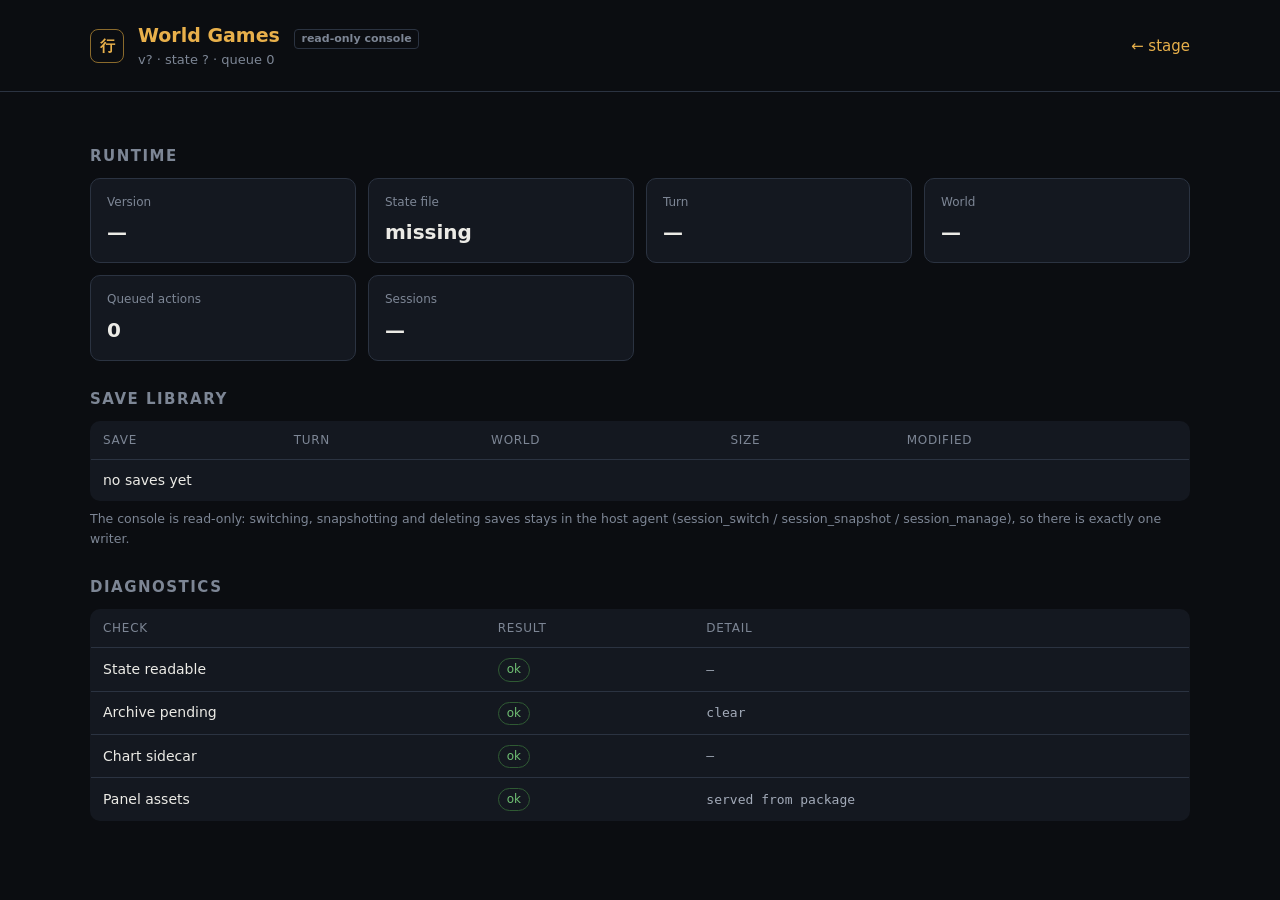
==== admin.html @ 20f10ef9 "chore(release): exe 走 Release 附件，不再进 git 历史 31 MB 二进制进仓库会让每次 clone 永久变重，且经 REST API 上传时 超出该网络下的可靠传输边" ====
<!DOCTYPE html>
<html lang="en">
<head>
<meta charset="UTF-8" />
<meta name="viewport" content="width=device-width, initial-scale=1" />
<title>World Games · Console</title>
<meta name="description" content="Local administration console for World Games: saves, health, diagnostics." />
<link rel="icon" href="data:image/svg+xml,%3Csvg xmlns='http://www.w3.org/2000/svg' viewBox='0 0 32 32'%3E%3Crect width='32' height='32' rx='7' fill='%230d0f13'/%3E%3Ctext x='16' y='22.5' font-size='17' text-anchor='middle' fill='%23e8b04b' font-family='serif'%3E%E8%A1%8C%3C/text%3E%3C/svg%3E" />
<style>
  :root {
    --bg:#0b0d11; --surface:#141820; --surface2:#1b212b; --line:#2b3341;
    --text:#ecebe6; --dim:#a3abb9; --faint:#7d8695; --accent:#e8b04b;
    --ok:#6fbf73; --warn:#e0a24b; --bad:#e06c62;
  }
  *{box-sizing:border-box;margin:0;padding:0}
  body{background:var(--bg);color:var(--text);font:15px/1.6 system-ui,-apple-system,"Segoe UI",sans-serif}
  .wrap{width:min(1100px,calc(100% - 40px));margin:0 auto}
  header{border-bottom:1px solid var(--line);padding:20px 0}
  header .wrap{display:flex;align-items:center;gap:14px}
  .seal{width:34px;height:34px;display:grid;place-items:center;border:1px solid #8a6a2c;
        border-radius:8px;color:var(--accent);font-weight:700}
  h1{font-size:19px;font-weight:600;color:var(--accent)}
  .sub{color:var(--faint);font-size:13px}
  main{padding:26px 0 60px}
  h2{font-size:15px;color:var(--faint);text-transform:uppercase;letter-spacing:.1em;margin:26px 0 10px}
  .grid{display:grid;grid-template-columns:repeat(auto-fit,minmax(220px,1fr));gap:12px}
  .card{background:var(--surface);border:1px solid var(--line);border-radius:10px;padding:14px 16px}
  .card .k{color:var(--faint);font-size:12px}
  .card .v{font-size:20px;font-weight:600;margin-top:4px;font-variant-numeric:tabular-nums}
  table{width:100%;border-collapse:collapse;font-size:14px;background:var(--surface);
        border:1px solid var(--line);border-radius:10px;overflow:hidden}
  th,td{text-align:left;padding:9px 12px;border-bottom:1px solid var(--line)}
  th{color:var(--faint);font-weight:500;font-size:12px;text-transform:uppercase;letter-spacing:.06em}
  tr:last-child td{border-bottom:0}
  .pill{display:inline-block;padding:1px 8px;border-radius:999px;font-size:12px;border:1px solid var(--line)}
  .pill.ok{color:var(--ok);border-color:#2f5a33}
  .pill.bad{color:var(--bad);border-color:#5a2f2f}
  .pill.warn{color:var(--warn);border-color:#5a4a2f}
  code{font-family:ui-monospace,Consolas,monospace;font-size:13px;color:var(--dim)}
  .note{color:var(--faint);font-size:12.5px;margin-top:8px}
  a{color:var(--accent);text-decoration:none}
  a:hover{text-decoration:underline}
  .readonly{display:inline-block;font-size:11px;color:var(--faint);border:1px solid var(--line);
            border-radius:4px;padding:0 6px;margin-left:8px}
</style>
</head>
<body>
<header>
  <div class="wrap">
    <span class="seal">行</span>
    <div>
      <h1>World Games <span class="readonly">read-only console</span></h1>
      <div class="sub" id="sub">loading…</div>
    </div>
    <div style="margin-left:auto"><a href="/">← stage</a></div>
  </div>
</header>

<main class="wrap">
  <h2>Runtime</h2>
  <div class="grid" id="runtime"></div>

  <h2>Save library</h2>
  <table>
    <thead><tr><th>Save</th><th>Turn</th><th>World</th><th>Size</th><th>Modified</th></tr></thead>
    <tbody id="saves"><tr><td colspan="5">loading…</td></tr></tbody>
  </table>
  <p class="note">The console is read-only: switching, snapshotting and deleting saves stays in the host
    agent (session_switch / session_snapshot / session_manage), so there is exactly one writer.</p>

  <h2>Diagnostics</h2>
  <table>
    <thead><tr><th>Check</th><th>Result</th><th>Detail</th></tr></thead>
    <tbody id="diag"></tbody>
  </table>
</main>

<script src="/admin.js"></script>
</body>
</html>
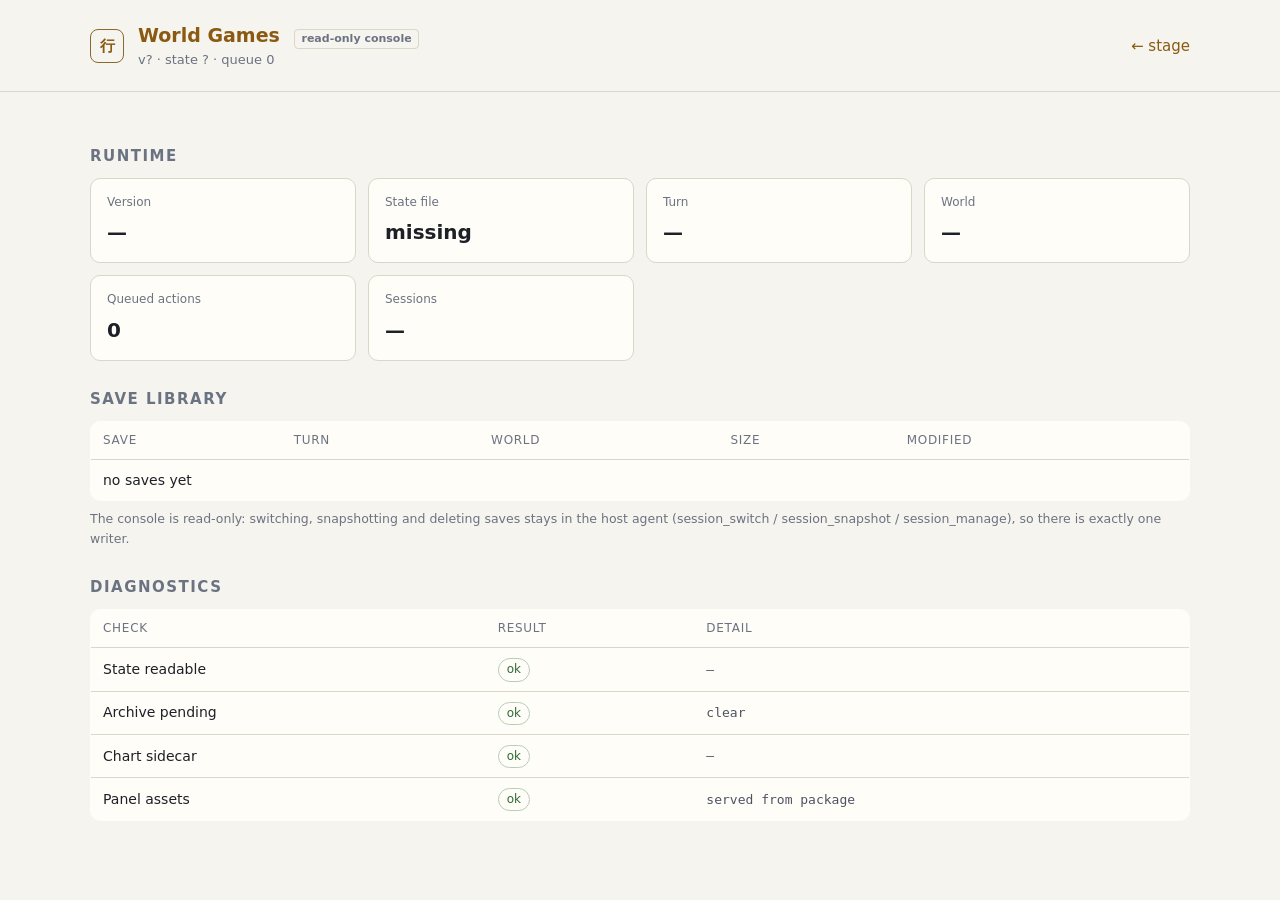
==== commit 5327504c: "docs(release): 发布规程门禁步数同步到 33" ====
--- a/admin.html
+++ b/admin.html
@@ -7,10 +7,20 @@
 <meta name="description" content="Local administration console for World Games: saves, health, diagnostics." />
 <link rel="icon" href="data:image/svg+xml,%3Csvg xmlns='http://www.w3.org/2000/svg' viewBox='0 0 32 32'%3E%3Crect width='32' height='32' rx='7' fill='%230d0f13'/%3E%3Ctext x='16' y='22.5' font-size='17' text-anchor='middle' fill='%23e8b04b' font-family='serif'%3E%E8%A1%8C%3C/text%3E%3C/svg%3E" />
 <style>
+  /* 亮色默认，暗色跟随系统偏好（控制台是"看一眼就走"的页面，不需要手动开关） */
   :root {
-    --bg:#0b0d11; --surface:#141820; --surface2:#1b212b; --line:#2b3341;
-    --text:#ecebe6; --dim:#a3abb9; --faint:#7d8695; --accent:#e8b04b;
-    --ok:#6fbf73; --warn:#e0a24b; --bad:#e06c62;
+    --bg:#f6f4ee; --surface:#fffdf8; --surface2:#f3efe6; --line:#ddd5c6;
+    --text:#1d2027; --dim:#4c5361; --faint:#6b7382; --accent:#8a5a12;
+    --ok:#2f6b34; --warn:#8a5a12; --bad:#a8342b;
+    --ok-line:#b6cdb7; --warn-line:#ddc9a3; --bad-line:#d8b3ae;
+  }
+  @media (prefers-color-scheme: dark) {
+    :root {
+      --bg:#0b0d11; --surface:#141820; --surface2:#1b212b; --line:#2b3341;
+      --text:#ecebe6; --dim:#a3abb9; --faint:#7d8695; --accent:#e8b04b;
+      --ok:#6fbf73; --warn:#e0a24b; --bad:#e06c62;
+      --ok-line:#2f5a33; --warn-line:#5a4a2f; --bad-line:#5a2f2f;
+    }
   }
   *{box-sizing:border-box;margin:0;padding:0}
   body{background:var(--bg);color:var(--text);font:15px/1.6 system-ui,-apple-system,"Segoe UI",sans-serif}
@@ -33,9 +43,9 @@
   th{color:var(--faint);font-weight:500;font-size:12px;text-transform:uppercase;letter-spacing:.06em}
   tr:last-child td{border-bottom:0}
   .pill{display:inline-block;padding:1px 8px;border-radius:999px;font-size:12px;border:1px solid var(--line)}
-  .pill.ok{color:var(--ok);border-color:#2f5a33}
-  .pill.bad{color:var(--bad);border-color:#5a2f2f}
-  .pill.warn{color:var(--warn);border-color:#5a4a2f}
+  .pill.ok{color:var(--ok);border-color:var(--ok-line)}
+  .pill.bad{color:var(--bad);border-color:var(--bad-line)}
+  .pill.warn{color:var(--warn);border-color:var(--warn-line)}
   code{font-family:ui-monospace,Consolas,monospace;font-size:13px;color:var(--dim)}
   .note{color:var(--faint);font-size:12.5px;margin-top:8px}
   a{color:var(--accent);text-decoration:none}
